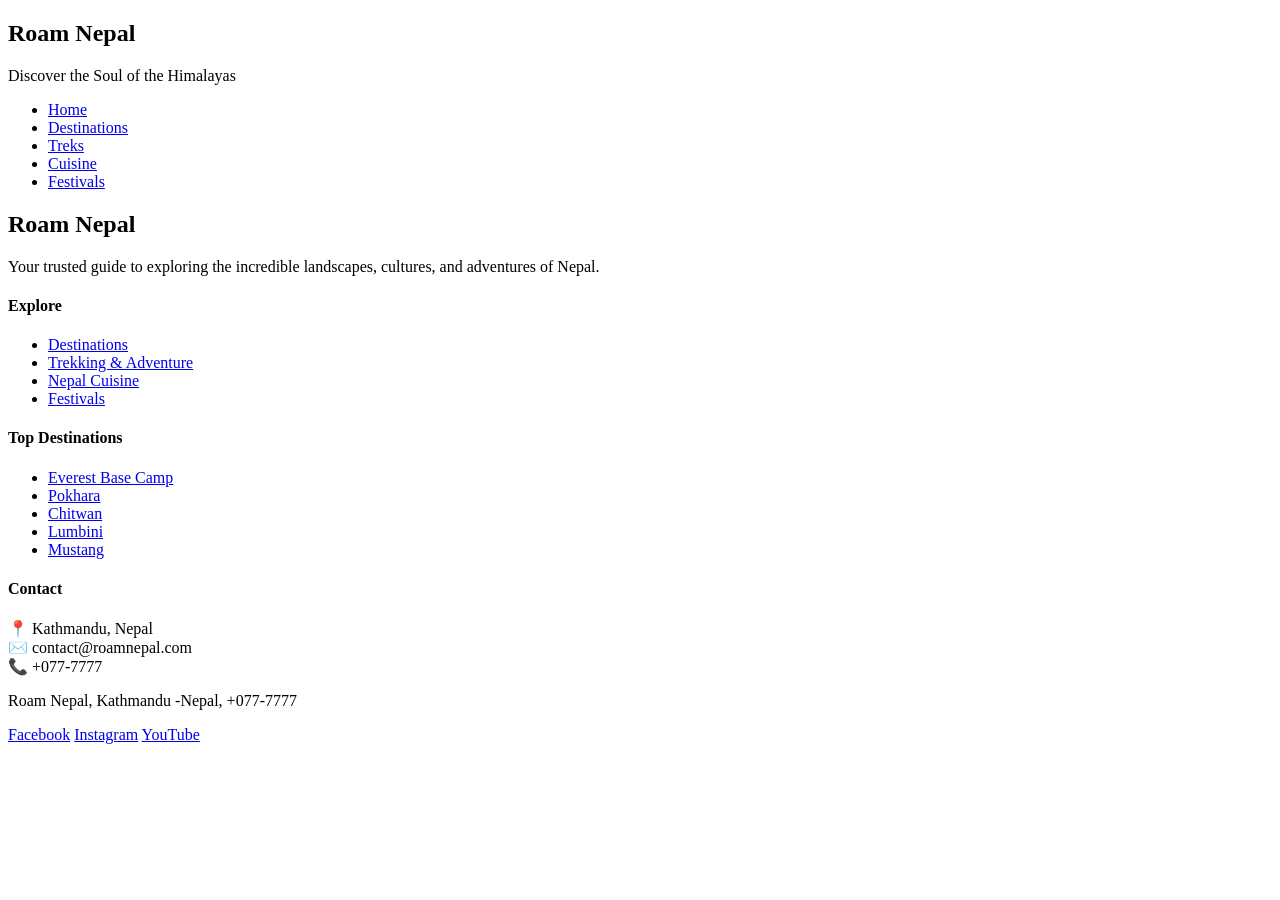
==== cuisine.html @ f57c08b7 "completed main page.. and added different pages .. and completed destination/explore page" ====
<!DOCTYPE html>
<html lang="en">
<head>
    <meta charset="UTF-8">
    <meta name="viewport" content="width=device-width, initial-scale=1.0">
    <title>Document</title>
</head>
<body>
     <nav>
        <div class="nav_title">
            <h1 class="nav_title_name">Roam Nepal</h1>
            <p class="nav_title_description">Discover the Soul of the Himalayas</p>
        </div>
        <ul class="nav_links">
            <li><a href="index.html" class="active">Home</a></li>
            <li><a href="destinations.html">Destinations</a></li>
            <li><a href="treks.html">Treks</a></li>
            <li><a href="cuisine.html">Cuisine</a></li>
            <li><a href="festivals.html">Festivals</a></li>
        </ul>
    </nav>




    
    
      <footer>
        <div class="footer_top">
            <div class="footer_brand">
                <h2>Roam Nepal</h2>
                <p>Your trusted guide to exploring the incredible landscapes, cultures, and adventures of Nepal.</p>
            </div>
            <div class="footer_col">
                <h4>Explore</h4>
                <ul>
                    <li><a href="destinations.html">Destinations</a></li>
                    <li><a href="treks.html">Trekking & Adventure</a></li>
                    <li><a href="cuisine.html">Nepal Cuisine</a></li>
                    <li><a href="festivals.html">Festivals</a></li>
                </ul>
            </div>
            <div class="footer_col">
                <h4>Top Destinations</h4>
                <ul>
                    <li><a href="#">Everest Base Camp</a></li>
                    <li><a href="#">Pokhara</a></li>
                    <li><a href="#">Chitwan</a></li>
                    <li><a href="#">Lumbini</a></li>
                    <li><a href="#">Mustang</a></li>
                </ul>
            </div>
            <div class="footer_col">
                <h4>Contact</h4>
                <p>📍 Kathmandu, Nepal<br>
                   ✉️  contact@roamnepal.com<br>
                   📞 +077-7777
                   </p>
            </div>
        </div>
        <div class="footer_bottom">
            <p>Roam Nepal, Kathmandu -Nepal, +077-7777</p>
            <div class="footer_socials">
                <a href="#" class="social_btn">Facebook</a>
                <a href="#" class="social_btn">Instagram</a>
                <a href="#" class="social_btn">YouTube</a>
            </div>
        </div>
    </footer>
</body>
</html>
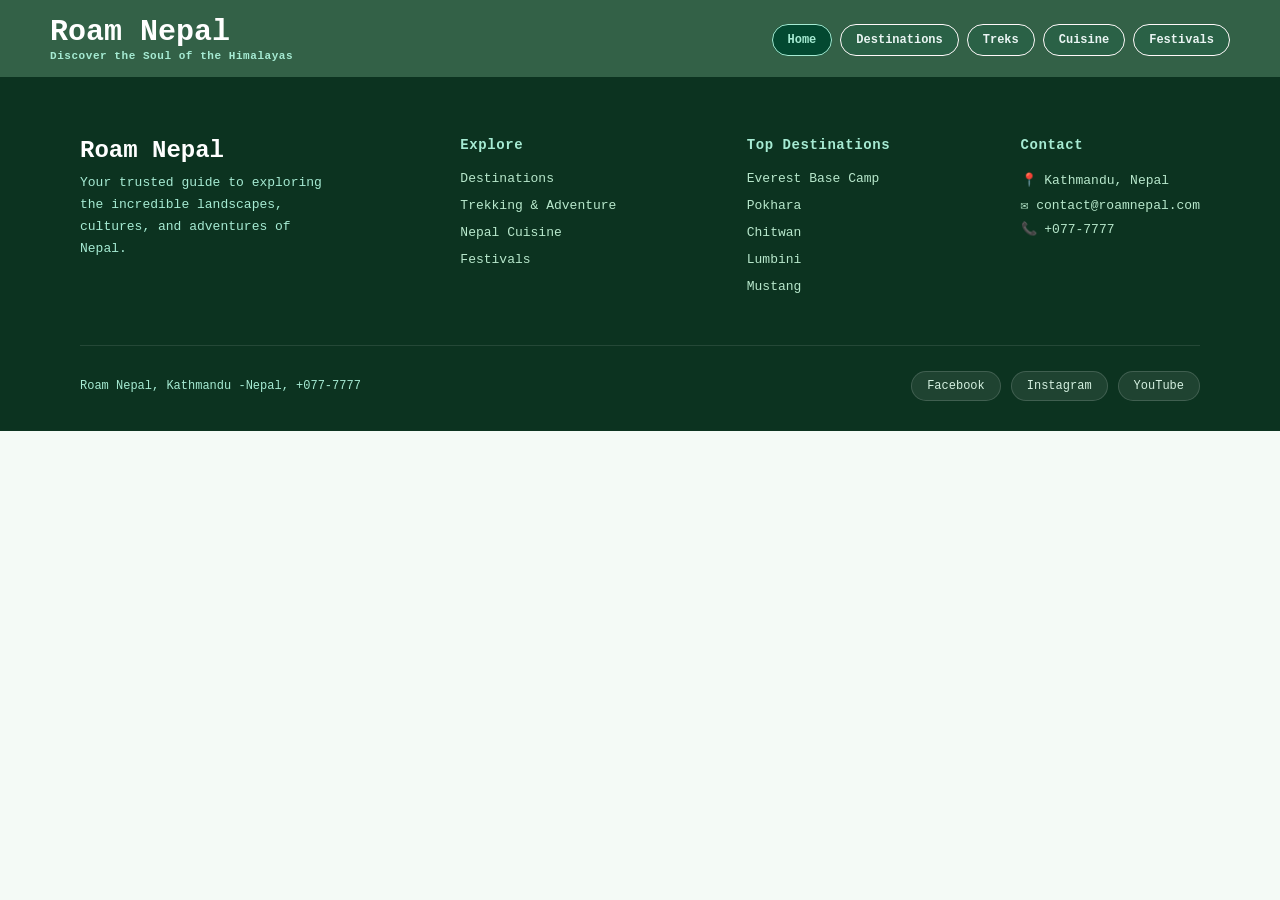
==== commit f57b4034: "festival-html" ====
--- a/cuisine.html
+++ b/cuisine.html
@@ -4,6 +4,7 @@
     <meta charset="UTF-8">
     <meta name="viewport" content="width=device-width, initial-scale=1.0">
     <title>Document</title>
+    <link rel="stylesheet" href="style.css">
 </head>
 <body>
      <nav>
--- a/style.css
+++ b/style.css
@@ -0,0 +1,774 @@
+* {
+    margin: 0;
+    padding: 0;
+    box-sizing: border-box;
+}
+
+body {
+    font-family: 'Courier New', Courier, monospace;
+    background-color: #f4faf6;
+}
+
+
+nav {
+    display: flex;
+    justify-content: space-between;
+    align-items: center;
+    padding: 15px 50px;
+    background-color: rgba(18, 71, 41, 0.85);
+    position: sticky;
+    top: 0;
+    z-index: 100;
+}
+
+.nav_title {
+    display: flex;
+    flex-direction: column;
+    gap: 1px;
+}
+
+.nav_title_name {
+    font-size: 30px;
+    color: #ffffff;
+}
+
+.nav_title_description {
+    font-weight: 700;
+    font-size: 11px;
+    color: #a6ebd3;
+    letter-spacing: 0.05em;
+}
+
+.nav_links {
+    display: flex;
+    gap: 8px;
+    list-style: none;
+}
+
+
+.nav_links a {
+    font-weight: bold;
+    padding: 8px 15px;
+    background-color: #055f4033;
+    color: #eaf5f3;
+    text-decoration: none;
+    border: 0.1px solid rgb(255, 249, 249);
+    border-radius: 20px;
+    transition: 0.5s;
+    font-size: 12px;
+}
+
+.nav_links a:hover {
+    color: #ffffff;
+    background-color: #034931;
+    border-color: #034931;
+}
+
+.nav_links a.active {
+    background-color: #034931;
+    border-color: #a6ebd3;
+    color: #a6ebd3;
+}
+
+
+
+.main_section {
+    background-image: url(images/raimond-klavins-KKm1ua7MSf0-unsplash.jpg);
+    background-size: cover;
+    background-position: center;
+    height: 620px;
+}
+
+.hero_section {
+    display: flex;
+    flex-direction: column;
+    align-items: center;
+    justify-content: center;
+    padding: 160px 60px 40px;
+    max-width: 1200px;
+    margin: auto;
+}
+
+.hero_section_content {
+    display: flex;
+    flex-direction: column;
+    align-items: center;
+    gap: 12px;
+}
+
+.hero_section_title {
+    font-size: 52px;
+    color: #7dc4ab;
+    text-align: center;
+    font-weight: 900;
+    text-shadow: 0 2px 8px rgba(0, 0, 0, 0.4);
+}
+
+.hero_section_description {
+    font-size: 18px;
+    font-weight: bold;
+    color: #ffffff;
+    text-align: center;
+    letter-spacing: 0.05em;
+    text-shadow: 0 1px 4px rgba(0, 0, 0, 0.5);
+}
+
+.explore_button {
+    padding: 12px 30px;
+    background-color: #055f3f;
+    color: #c8ece2;
+    border: none;
+    border-radius: 35px;
+    cursor: pointer;
+    transition: 0.5s;
+    font-size: 15px;
+    font-weight: 700;
+    margin-top: 8px;
+    font-family: 'Courier New', Courier, monospace;
+}
+
+.explore_button:hover {
+    transform: translateY(-3px);
+    color: #ffffff;
+    background-color: #033c28;
+}
+
+
+.featured_destinations_container {
+    padding: 70px 80px;
+    background-color: #f4faf6;
+}
+
+.featured_destination_main_text {
+    margin-bottom: 50px;
+}
+
+.featured_destination_main_text h1 {
+    font-weight: 900;
+    color: #1a4d30;
+    font-size: 40px;
+}
+
+.featured_destination_main_text p {
+    font-size: 17px;
+    color: #3f7554;
+    margin-top: 5px;
+}
+
+.featured_destinations {
+    display: grid;
+    grid-template-rows: repeat(2, 200px);
+    grid-template-columns: repeat(3, 250px);
+    gap: 18px;
+    max-width: 1100px;
+    margin: auto;
+    justify-content: center;
+}
+
+.featured_destinations_1 {
+    grid-row: 1 / 3;
+    grid-column: 1 / 2;
+}
+
+.featured_destinations_2 {
+    grid-row: 1 / 2;
+    grid-column: 2 / 3;
+}
+
+.featured_destinations_3 {
+    grid-row: 1 / 2;
+    grid-column: 3 / 4;
+}
+
+.featured_destinations_4 {
+    grid-row: 2 / 3;
+    grid-column: 2 / 3;
+}
+
+.featured_destinations_5 {
+    grid-row: 2 / 3;
+    grid-column: 3 / 4;
+}
+
+.featured_destinations_1,
+.featured_destinations_2,
+.featured_destinations_3,
+.featured_destinations_4,
+.featured_destinations_5 {
+    position: relative;
+    background-size: cover;
+    background-position: center;
+    background-repeat: no-repeat;
+    border-radius: 8px;
+    cursor: pointer;
+    overflow: hidden;
+}
+
+.featured_destinations_1 {
+    background-image: linear-gradient(to top, rgba(0,0,0,0.55) 0%, transparent 50%),
+        url(images/chitwannationalpark.jpg);
+}
+
+.featured_destinations_2 {
+    background-image: linear-gradient(to top, rgba(0,0,0,0.55) 0%, transparent 60%),
+        url(images/mustang.webp);
+}
+
+.featured_destinations_3 {
+    background-image: linear-gradient(to top, rgba(0,0,0,0.55) 0%, transparent 60%),
+        url(images/pokhara.jpg);
+}
+
+.featured_destinations_4 {
+    background-image: linear-gradient(to top, rgba(0,0,0,0.55) 0%, transparent 60%),
+        url(images/Lumbini.jpg);
+}
+
+.featured_destinations_5 {
+    background-image: linear-gradient(to top, rgba(0,0,0,0.55) 0%, transparent 60%),
+        url(images/everest.jpg);
+}
+
+.featured_destinations_1:hover,
+.featured_destinations_2:hover,
+.featured_destinations_3:hover,
+.featured_destinations_4:hover,
+.featured_destinations_5:hover {
+    transform: translateY(-4px);
+    transition: 0.3s;
+}
+
+.featured_destinations_text {
+    position: absolute;
+    width: 100%;
+    text-align: center;
+    bottom: 15px;
+    color: #ffffff;
+    font-weight: bold;
+    font-size: 13px;
+}
+
+.featured_destinations_text p {
+    color: #c8ece2;
+    font-size: 11px;
+    margin-top: 2px;
+}
+
+
+
+
+.why_nepal_section {
+    background-color: #1a4d30;
+    padding: 70px 80px;
+}
+
+.why_nepal_section h1 {
+    color: #a6ebd3;
+    font-size: 40px;
+    font-weight: 900;
+    margin-bottom: 6px;
+}
+
+.why_nepal_section > p {
+    color: #b8e8cc;
+    font-size: 16px;
+    margin-bottom: 50px;
+}
+
+.why_cards {
+    display: flex;
+    gap: 20px;
+    flex-wrap: wrap;
+    justify-content: center;
+}
+
+.why_card {
+    background-color: rgba(255, 255, 255, 0.07);
+    border: 1px solid rgba(255, 255, 255, 0.15);
+    border-radius: 10px;
+    padding: 35px 30px;
+    width: 220px;
+    text-align: center;
+    transition: 0.3s;
+}
+
+.why_card:hover {
+    background-color: rgba(255, 255, 255, 0.12);
+    transform: translateY(-4px);
+}
+
+.why_card_icon {
+    font-size: 40px;
+    margin-bottom: 14px;
+}
+
+.why_card h3 {
+    color: #a6ebd3;
+    font-size: 15px;
+    font-weight: 700;
+    margin-bottom: 1px;
+}
+
+.why_card p {
+    color: #b8e8cc;
+    font-size: 12px;
+    line-height: 1.5;
+}
+
+
+.nepal_facts_section {
+    background-color: #f4faf6;
+    padding: 70px 80px;
+    text-align: center;
+}
+
+.nepal_facts_section h1 {
+    font-size: 40px;
+    font-weight: 900;
+    color: #1a4d30;
+    margin-bottom: 6px;
+}
+
+.nepal_facts_section > p {
+    color: #3f7554;
+    font-size: 16px;
+    margin-bottom: 50px;
+}
+
+.facts_grid {
+    display: flex;
+    justify-content: center;
+    gap: 30px;
+    flex-wrap: wrap;
+}
+
+.fact_card {
+    background-color: #ffffff;
+    border: 1px solid #c8ece2;
+    border-radius: 10px;
+    padding: 30px 35px;
+    width: 180px;
+    transition: 0.3s;
+}
+
+.fact_card:hover {
+    transform: translateY(-4px);
+    border-color: #0f7b55;
+}
+
+.fact_number {
+    font-size: 36px;
+    font-weight: 900;
+    color: #034931;
+    margin-bottom: 6px;
+}
+
+.fact_label {
+    font-size: 12px;
+    color: #3f7554;
+    line-height: 1.5;
+}
+
+
+
+
+.explore_main_container {
+    background-color: #1a4d30;
+    padding: 70px 80px;
+}
+
+.explore_main_text {
+    margin-bottom: 50px;
+}
+
+.explore_main_text h1 {
+    color: #a6ebd3;
+    font-size: 50px;
+    font-weight: 900;
+}
+
+.explore_main_text p {
+    color: #b8e8cc;
+    font-size: 17px;
+    margin-top: 1px;
+}
+
+.categories {
+    display: grid;
+    grid-template-columns: repeat(4, 250px);
+    grid-template-rows: repeat(1, 320px);
+    gap: 15px;
+    max-width: 1100px;
+    margin: auto;
+    height: 280px;
+    margin-bottom: 50px;
+}
+
+.category_1,
+.category_2,
+.category_3,
+.category_4 {
+    position: relative;
+    background-size: cover;
+    background-position: center;
+    background-repeat: no-repeat;
+    border-radius: 8px;
+    cursor: pointer;
+    transition: 0.3s;
+}
+
+.category_1 {
+    background-image: linear-gradient(to top, rgba(0,0,0,0.6) 0%, transparent 55%),
+        url(images/destination.jpeg);
+}
+
+.category_2 {
+    background-image: linear-gradient(to top, rgba(0,0,0,0.6) 0%, transparent 55%),
+        url(images/download.jpeg);
+}
+
+.category_3 {
+    background-image: linear-gradient(to top, rgba(0,0,0,0.6) 0%, transparent 55%),
+        url(images/Discover\ the\ Enchantment\ of\ Nepal_\ 15\ Must-Visit\ Tourist\ Attractions.jpeg);
+}
+
+.category_4 {
+    background-image: linear-gradient(to top, rgba(0,0,0,0.6) 0%, transparent 55%),
+        url(images/bengal-tiger-1024x683.jpg);
+}
+
+.category_1:hover,
+.category_2:hover,
+.category_3:hover,
+.category_4:hover {
+    transform: translateY(-4px);
+}
+
+.category_text {
+    position: absolute;
+    bottom: 16px;
+    left: 16px;
+    z-index: 1;
+}
+
+.category_text h3 {
+    color: #ffffff;
+    font-size: 15px;
+    font-weight: 700;
+}
+
+.category_text p {
+    color: #b8e8cc;
+    font-size: 11px;
+    margin-top: 3px;
+}
+
+.journey_section {
+    background-color: #1a4d30;
+    padding: 50px 80px 70px;
+    border-top: 1px solid rgba(255,255,255,0.1);
+}
+
+.journey_section h2 {
+    color: #d4f0e0;
+    font-size: 28px;
+    font-weight: 700;
+    margin-bottom: 25px;
+}
+
+.journey_buttons {
+    display: flex;
+    flex-wrap: wrap;
+    gap: 10px;
+    max-width: 750px;
+}
+
+.journey_btn {
+    padding: 9px 20px;
+    background-color: rgba(255, 255, 255, 0.1);
+    color: #d4f0e0;
+    border: 1px solid rgba(255,255,255,0.2);
+    border-radius: 20px;
+    font-size: 13px;
+    cursor: pointer;
+    transition: 0.3s;
+    font-family: 'Courier New', Courier, monospace;
+}
+
+.journey_btn:hover {
+    background-color: #034931;
+    border-color: #034931;
+    color: #ffffff;
+}
+
+
+
+
+
+footer {
+    background-color: #0c3320;
+    padding: 60px 80px 30px;
+    color: #b8e8cc;
+}
+
+.footer_top {
+    display: flex;
+    justify-content: space-between;
+    gap: 40px;
+    margin-bottom: 50px;
+    flex-wrap: wrap;
+}
+
+.footer_brand h2 {
+    color: #ffffff;
+    font-size: 24px;
+    margin-bottom: 8px;
+}
+
+.footer_brand p {
+    font-size: 13px;
+    color: #a6ebd3;
+    line-height: 1.7;
+    max-width: 250px;
+}
+
+.footer_col h4 {
+    color: #a6ebd3;
+    font-size: 14px;
+    font-weight: 700;
+    margin-bottom: 16px;
+    letter-spacing: 0.04em;
+}
+
+.footer_col ul {
+    list-style: none;
+    display: flex;
+    flex-direction: column;
+    gap: 9px;
+}
+
+.footer_col ul li a {
+    color: #b8e8cc;
+    text-decoration: none;
+    font-size: 13px;
+    transition: 0.3s;
+}
+
+.footer_col ul li a:hover {
+    color: #ffffff;
+}
+
+.footer_col p {
+    font-size: 13px;
+    color: #b8e8cc;
+    line-height: 1.9;
+}
+
+.footer_bottom {
+    border-top: 1px solid rgba(255,255,255,0.1);
+    padding-top: 25px;
+    display: flex;
+    justify-content: space-between;
+    align-items: center;
+    flex-wrap: wrap;
+    gap: 12px;
+}
+
+.footer_bottom p {
+    font-size: 12px;
+    color: #a6ebd3;
+}
+
+.footer_socials {
+    display: flex;
+    gap: 10px;
+}
+
+.social_btn {
+    padding: 7px 15px;
+    background-color: rgba(255,255,255,0.08);
+    color: #d4f0e0;
+    border: 1px solid rgba(255,255,255,0.15);
+    border-radius: 20px;
+    font-size: 12px;
+    cursor: pointer;
+    transition: 0.3s;
+    font-family: 'Courier New', Courier, monospace;
+    text-decoration: none;
+}
+
+.social_btn:hover {
+    background-color: #034931;
+    color: #ffffff;
+}
+
+
+.page_hero {
+    height: 300px;
+    background-size: cover;
+    background-position: center;
+    display: flex;
+    align-items: center;
+    justify-content: center;
+    flex-direction: column;
+    gap: 10px;
+}
+.page_hero_destinations {
+    background-image: linear-gradient(rgba(0,0,0,0.45), rgba(0,0,0,0.45)),
+        url(images/destination.jpeg);
+}
+
+.page_hero_treks {
+    background-image: linear-gradient(rgba(0,0,0,0.45), rgba(0,0,0,0.45)),
+        url(images/Trekk.jpeg);
+}
+
+.page_hero_cuisine {
+    background-image: linear-gradient(rgba(26,77,48,0.7), rgba(3,73,49,0.7)),url(images/everest.jpg);
+    background-color: #1a4d30;
+}
+
+.page_hero_festivals {
+    background-image: linear-gradient(rgba(0,0,0,0.5), rgba(0,0,0,0.5)),
+        url(images/chitwannationalpark.jpg);
+}
+
+.page_hero h1 {
+    font-size: 46px;
+    color: #a6ebd3;
+    font-weight: 900;
+    text-shadow: 0 2px 8px rgba(0,0,0,0.4);
+    text-align: center;
+}
+
+.page_hero p {
+    font-size: 16px;
+    color: #d4f0e0;
+    letter-spacing: 0.04em;
+    text-align: center;
+}
+.dest_card {
+    position: relative;
+    height: 230px;
+    border-radius: 8px;
+    overflow: hidden;
+    cursor: pointer;
+    background-size: cover;
+    background-position: center;
+    transition: 0.3s;
+}
+
+.dest_card:hover {
+    transform: translateY(-5px);
+}
+
+.dest_card_bg_1 {
+    background-image: linear-gradient(to top, rgba(0,0,0,0.65) 0%, transparent 55%),
+        url(images/Chitwan.jpg);
+}
+
+.dest_card_bg_2 {
+    background-image: linear-gradient(to top, rgba(0,0,0,0.65) 0%, transparent 55%),
+        url(images/Mustang-2.jpg);
+}
+
+.dest_card_bg_3 {
+    background-image: linear-gradient(to top, rgba(0,0,0,0.65) 0%, transparent 55%),
+        url(images/pokhara.jpg);
+}
+
+.dest_card_bg_4 {
+    background-image: linear-gradient(to top, rgba(0,0,0,0.65) 0%, transparent 55%),
+        url(images/Lumbini.jpg);
+}
+
+.dest_card_bg_5 {
+    background-image: linear-gradient(to top, rgba(0,0,0,0.65) 0%, transparent 55%),
+        url(images/everest.jpg);
+}
+
+.dest_card_bg_6 {
+    background-image: linear-gradient(to top, rgba(0,0,0,0.65) 0%, transparent 55%),
+        url(images/kathmandu.jpg);
+}
+
+.dest_card_bg_7 {
+    background-image: linear-gradient(to top, rgba(0,0,0,0.65) 0%, transparent 55%),
+        url(images/langtang.jpg);
+}
+
+.dest_card_bg_8 {
+    background-image: linear-gradient(to top, rgba(0,0,0,0.65) 0%, transparent 55%),
+        url(images/Bardiya.jpg);
+}
+
+.dest_card_bg_9 {
+     background-image: linear-gradient(to top, rgba(0,0,0,0.65) 0%, transparent 55%),
+        url(images/RARA.jpg);
+}
+
+.dest_card_info {
+    position: absolute;
+    bottom: 15px;
+    left: 15px;
+    color: #fff;
+}
+
+.dest_card_info h3 {
+    font-size: 16px;
+    font-weight: 700;
+}
+
+.dest_card_info p {
+    font-size: 11px;
+    color: #c8ece2;
+    margin-top: 2px;
+}
+
+.dest_tag {
+    display: inline-block;
+    background-color: rgba(166, 235, 211, 0.305);
+    
+    color: #98d0bd;
+    font-size: 10px;
+    padding: 2px 8px;
+    border-radius: 10px;
+    margin-bottom: 5px;
+}
+
+
+
+
+
+
+
+
+
+.destinations_section {
+    padding: 70px 80px;
+    background-color: #f4faf6;
+}
+
+.section_heading {
+    margin-bottom: 40px;
+}
+
+.section_heading h1 {
+    font-size: 38px;
+    font-weight: 900;
+    color: #1a4d30;
+}
+
+.section_heading p {
+    font-size: 16px;
+    color: #3f7554;
+    margin-top: 5px;
+}
+
+.destinations_grid {
+    display: grid;
+    grid-template-columns: repeat(3, 1fr);
+    gap: 20px;
+    max-width: 1100px;
+    margin: auto;
+}
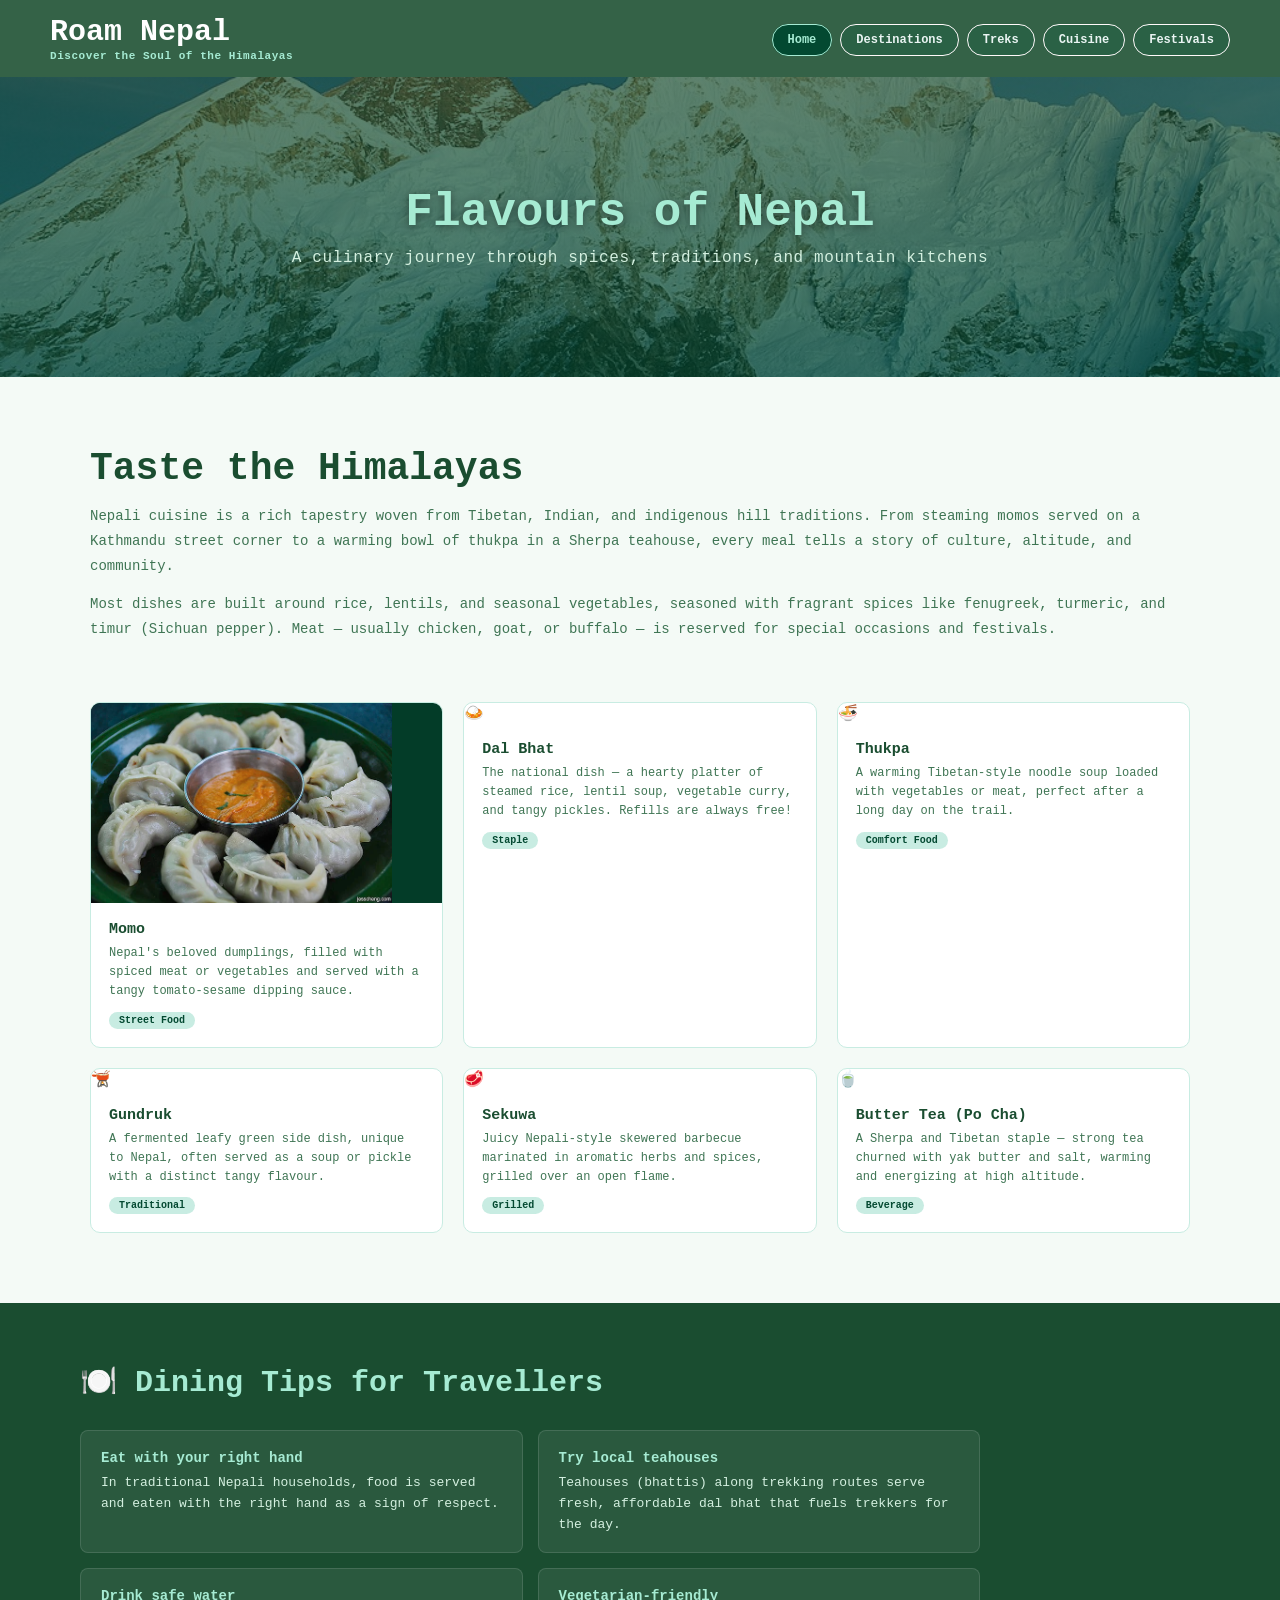
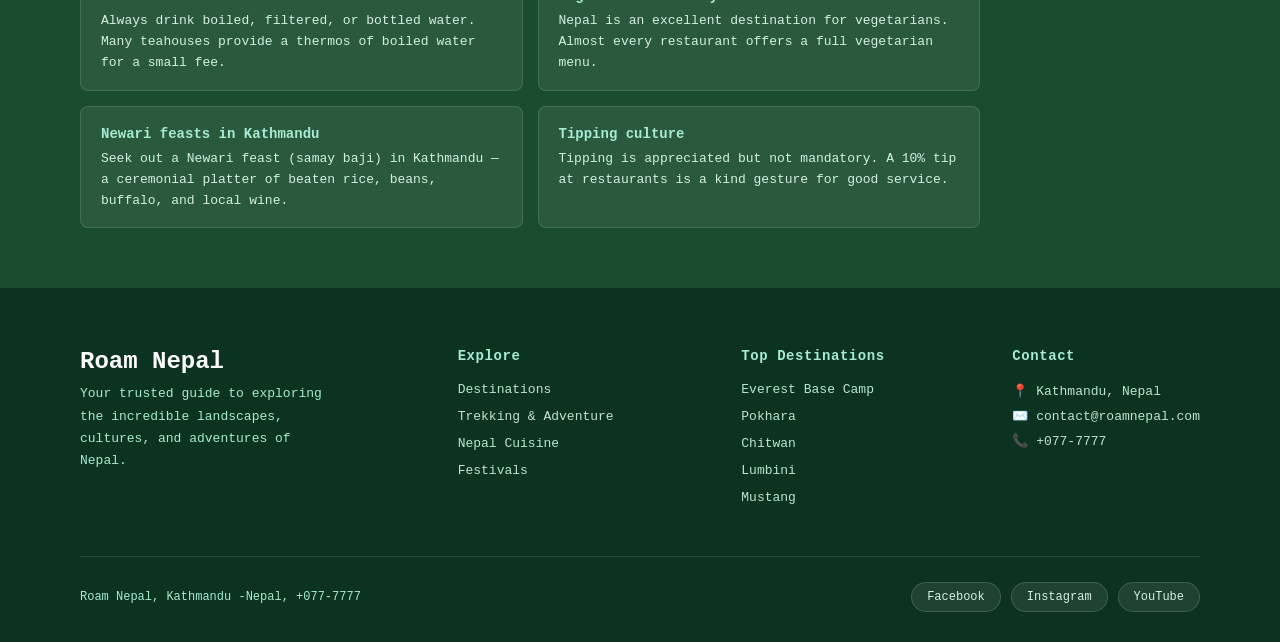
==== commit 5b3950e1: "trekking and cuisine both html and css done...." ====
--- a/cuisine.html
+++ b/cuisine.html
@@ -21,7 +21,121 @@
         </ul>
     </nav>
 
-
+      <section class="page_hero page_hero_cuisine" id="cuisine">
+        <h1>Flavours of Nepal</h1>
+        <p>A culinary journey through spices, traditions, and mountain kitchens</p>
+    </section>
+ 
+    
+    <section class="cuisine_section">
+        <div class="cuisine_intro">
+            <div class="cuisine_intro_text">
+                <h1>Taste the Himalayas</h1>
+                <p>
+                    Nepali cuisine is a rich tapestry woven from Tibetan, Indian, and indigenous hill traditions.
+                    From steaming momos served on a Kathmandu street corner to a warming bowl of thukpa in a
+                    Sherpa teahouse, every meal tells a story of culture, altitude, and community.
+                </p>
+                <p style="margin-top:12px;">
+                    Most dishes are built around rice, lentils, and seasonal vegetables, seasoned with fragrant
+                    spices like fenugreek, turmeric, and timur (Sichuan pepper). Meat — usually chicken, goat,
+                    or buffalo — is reserved for special occasions and festivals.
+                </p>
+            </div>
+        </div>
+ 
+        <div class="cuisine_grid">
+ 
+            <div class="food_card">
+                <div class="food_card_image">
+                    <img src="images/MOMO.webp" class="food_card_image_" alt="momo">
+                </div>
+                <div class="food_card_body">
+                    <h3>Momo</h3>
+                    <p>Nepal's beloved dumplings, filled with spiced meat or vegetables and served with a tangy tomato-sesame dipping sauce.</p>
+                    <span class="food_type">Street Food</span>
+                </div>
+            </div>
+ 
+            <div class="food_card">
+                <div class="food_card_icon">🍛</div>
+                <div class="food_card_body">
+                    <h3>Dal Bhat</h3>
+                    <p>The national dish — a hearty platter of steamed rice, lentil soup, vegetable curry, and tangy pickles. Refills are always free!</p>
+                    <span class="food_type">Staple</span>
+                </div>
+            </div>
+ 
+            <div class="food_card">
+                <div class="food_card_icon">🍜</div>
+                <div class="food_card_body">
+                    <h3>Thukpa</h3>
+                    <p>A warming Tibetan-style noodle soup loaded with vegetables or meat, perfect after a long day on the trail.</p>
+                    <span class="food_type">Comfort Food</span>
+                </div>
+            </div>
+ 
+            <div class="food_card">
+                <div class="food_card_icon">🫕</div>
+                <div class="food_card_body">
+                    <h3>Gundruk</h3>
+                    <p>A fermented leafy green side dish, unique to Nepal, often served as a soup or pickle with a distinct tangy flavour.</p>
+                    <span class="food_type">Traditional</span>
+                </div>
+            </div>
+ 
+            <div class="food_card">
+                <div class="food_card_icon">🥩</div>
+                <div class="food_card_body">
+                    <h3>Sekuwa</h3>
+                    <p>Juicy Nepali-style skewered barbecue marinated in aromatic herbs and spices, grilled over an open flame.</p>
+                    <span class="food_type">Grilled</span>
+                </div>
+            </div>
+ 
+            <div class="food_card">
+                <div class="food_card_icon">🍵</div>
+                <div class="food_card_body">
+                    <h3>Butter Tea (Po Cha)</h3>
+                    <p>A Sherpa and Tibetan staple — strong tea churned with yak butter and salt, warming and energizing at high altitude.</p>
+                    <span class="food_type">Beverage</span>
+                </div>
+            </div>
+ 
+        </div>
+    </section>
+ 
+   
+    <section class="cuisine_tips_section">
+        <h2>🍽️ Dining Tips for Travellers</h2>
+        <ul class="tips_list">
+            <li>
+                <span>Eat with your right hand</span>
+                In traditional Nepali households, food is served and eaten with the right hand as a sign of respect.
+            </li>
+            <li>
+                <span>Try local teahouses</span>
+                Teahouses (bhattis) along trekking routes serve fresh, affordable dal bhat that fuels trekkers for the day.
+            </li>
+            <li>
+                <span>Drink safe water</span>
+                Always drink boiled, filtered, or bottled water. Many teahouses provide a thermos of boiled water for a small fee.
+            </li>
+            <li>
+                <span>Vegetarian-friendly</span>
+                Nepal is an excellent destination for vegetarians. Almost every restaurant offers a full vegetarian menu.
+            </li>
+            <li>
+                <span>Newari feasts in Kathmandu</span>
+                Seek out a Newari feast (samay baji) in Kathmandu — a ceremonial platter of beaten rice, beans, buffalo, and local wine.
+            </li>
+            <li>
+                <span>Tipping culture</span>
+                Tipping is appreciated but not mandatory. A 10% tip at restaurants is a kind gesture for good service.
+            </li>
+        </ul>
+    </section>
+       
 
 
     
--- a/style.css
+++ b/style.css
@@ -771,4 +771,369 @@
     gap: 20px;
     max-width: 1100px;
     margin: auto;
-}+}
+
+.festivals_section {
+    padding: 70px 80px;
+    background-color: #f4faf6;
+}
+
+.festivals_grid {
+    display: grid;
+    grid-template-columns: repeat(3, 1fr);
+    gap: 20px;
+    max-width: 1100px;
+    margin: 40px auto 0;
+}
+
+.festival_card {
+    background-color: #ffffff;
+    border: 1px solid #c8ece2;
+    border-radius: 10px;
+    overflow: hidden;
+    cursor: pointer;
+    transition: 0.3s;
+}
+
+.festival_card:hover {
+    transform: translateY(-4px);
+    border-color: #034931;
+}
+
+.festival_card_banner {
+    height: 120px;
+    display: flex;
+    align-items: center;
+    justify-content: center;
+    font-size: 50px;
+}
+
+.banner_1  { background-color: #1a4d30; }
+.banner_2  { background-color: #034931; }
+.banner_3  { background-color: #055f3f; }
+.banner_4  { background-color: #0c6640; }
+.banner_5  { background-color: #1a4d30; }
+.banner_6  { background-color: #034931; }
+
+.festival_card_body {
+    padding: 18px;
+}
+
+.festival_card_body h3 {
+    font-size: 15px;
+    font-weight: 700;
+    color: #1a4d30;
+    margin-bottom: 5px;
+}
+
+.festival_card_body p {
+    font-size: 12px;
+    color: #3f7554;
+    line-height: 1.6;
+    margin-bottom: 10px;
+}
+
+.festival_meta {
+    display: flex;
+    gap: 8px;
+    flex-wrap: wrap;
+}
+
+.festival_month {
+    background-color: #c8ece2;
+    color: #034931;
+    font-size: 10px;
+    font-weight: 700;
+    padding: 3px 10px;
+    border-radius: 10px;
+}
+
+.festival_type {
+    background-color: #f0f0f0;
+    color: #555;
+    font-size: 10px;
+    font-weight: 600;
+    padding: 3px 10px;
+    border-radius: 10px;
+}
+
+.festival_calendar_section {
+    background-color: #1a4d30;
+    padding: 60px 80px;
+}
+
+.festival_calendar_section h2 {
+    color: #a6ebd3;
+    font-size: 30px;
+    font-weight: 900;
+    margin-bottom: 30px;
+}
+
+.calendar_grid {
+    display: grid;
+    grid-template-columns: repeat(4, 1fr);
+    gap: 12px;
+    max-width: 1100px;
+}
+
+.calendar_month {
+    background-color: rgba(255,255,255,0.07);
+    border: 1px solid rgba(255,255,255,0.12);
+    border-radius: 8px;
+    padding: 16px;
+}
+
+.calendar_month h4 {
+    color: #a6ebd3;
+    font-size: 13px;
+    margin-bottom: 8px;
+    font-weight: 700;
+}
+
+.calendar_month p {
+    color: #d4f0e0;
+    font-size: 11px;
+    line-height: 1.6;
+}
+
+
+
+.cuisine_section {
+    padding: 70px 80px;
+    background-color: #f4faf6;
+}
+
+.cuisine_intro {
+    display: flex;
+    gap: 40px;
+    align-items: flex-start;
+    margin-bottom: 60px;
+    max-width: 1100px;
+    margin-left: auto;
+    margin-right: auto;
+}
+
+.cuisine_intro_text h1 {
+    font-size: 38px;
+    color: #1a4d30;
+    font-weight: 900;
+    margin-bottom: 14px;
+}
+
+.cuisine_intro_text p {
+    font-size: 14px;
+    color: #3f7554;
+    line-height: 1.8;
+}
+
+.cuisine_grid {
+    display: grid;
+    grid-template-columns: repeat(3, 1fr);
+    gap: 20px;
+    max-width: 1100px;
+    margin: auto;
+}
+
+.food_card {
+    background-color: #ffffff;
+    border: 1px solid #c8ece2;
+    border-radius: 10px;
+    overflow: hidden;
+    cursor: pointer;
+    transition: 0.3s;
+}
+
+.food_card:hover {
+    transform: translateY(-4px);
+    border-color: #034931;
+}
+
+
+.food_card_image {
+    height: 200px;
+    background-color: #033c28;
+}
+.food_card_image_ {
+    width: ;
+    height: 200px;
+}
+.food_card_body {
+    padding: 18px;
+}
+
+.food_card_body h3 {
+    font-size: 15px;
+    font-weight: 700;
+    color: #1a4d30;
+    margin-bottom: 6px;
+}
+
+.food_card_body p {
+    font-size: 12px;
+    color: #3f7554;
+    line-height: 1.6;
+}
+
+.food_type {
+    display: inline-block;
+    margin-top: 10px;
+    background-color: #c8ece2;
+    color: #034931;
+    font-size: 10px;
+    font-weight: 700;
+    padding: 3px 10px;
+    border-radius: 10px;
+}
+
+.cuisine_tips_section {
+    background-color: #1a4d30;
+    padding: 60px 80px;
+}
+
+.cuisine_tips_section h2 {
+    color: #a6ebd3;
+    font-size: 30px;
+    font-weight: 900;
+    margin-bottom: 30px;
+}
+
+.tips_list {
+    list-style: none;
+    display: grid;
+    grid-template-columns: repeat(2, 1fr);
+    gap: 15px;
+    max-width: 900px;
+}
+
+.tips_list li {
+    background-color: rgba(255,255,255,0.07);
+    border: 1px solid rgba(255,255,255,0.12);
+    border-radius: 8px;
+    padding: 16px 20px;
+    color: #d4f0e0;
+    font-size: 13px;
+    line-height: 1.6;
+}
+
+.tips_list li span {
+    color: #a6ebd3;
+    font-weight: 700;
+    font-size: 14px;
+    display: block;
+    margin-bottom: 4px;
+}
+
+.treks_section {
+    padding: 70px 80px;
+    background-color: #f4faf6;
+}
+
+.treks_grid {
+    display: grid;
+    grid-template-columns: repeat(2, 1fr);
+    gap: 22px;
+    max-width: 1100px;
+    margin: auto;
+}
+
+.trek_card {
+    background-color: #ffffff;
+    border: 1px solid #c8ece2;
+    border-radius: 10px;
+    overflow: hidden;
+    transition: 0.3s;
+    cursor: pointer;
+}
+
+.trek_card:hover {
+    transform: translateY(-5px);
+    border-color: #034931;
+}
+
+.trek_card_image {
+    height: 180px;
+    background-size: cover;
+    background-position: center;
+}
+
+.trek_img_1 {
+    background-image: url(images/everest.jpg);
+}
+
+.trek_img_2 {
+    background-image: url(images/Annapurna.jpg);
+}
+
+.trek_img_3 {
+    background-image: url(images/ghorepani-poonhill-2days-b.webp);
+}
+
+.trek_img_4 {
+    background-image: url(images/langtang.jpg);
+}
+
+.trek_img_5 {
+    background-image: url(images/Uppermustang.jpg);
+}
+
+.trek_img_6 {
+    background-image: url(images/Manaslu.webp);
+}
+
+.trek_card_body {
+    padding: 15px;
+}
+
+.trek_card_body h3 {
+    font-size: 17px;
+    font-weight: 700;
+    color: #1a4d30;
+    margin-bottom: 6px;
+}
+
+.trek_card_body p {
+    font-size: 12px;
+    color: #3f7554;
+    line-height: 1.6;
+    margin-bottom: 14px;
+}
+
+.trek_info {
+    display: flex;
+    gap: 10px;
+    flex-wrap: wrap;
+}
+
+.trek_badge {
+    font-size: 11px;
+    padding: 3px 12px;
+    border-radius: 12px;
+    font-weight: 700;
+}
+
+.badge_easy {
+    background-color: #c8ece2;
+    color: #034931;
+}
+
+.badge_moderate {
+    background-color: #fff3c4;
+    color: #7a5c00;
+}
+
+.badge_hard {
+    background-color: #ffd4d4;
+    color: #8b0000;
+}
+
+.badge_days {
+    background-color: #f0f0f0;
+    color: #555555;
+}
+
+.badge_altitude {
+    background-color: #e8f4fd;
+    color: #1a5276;
+}
+
+
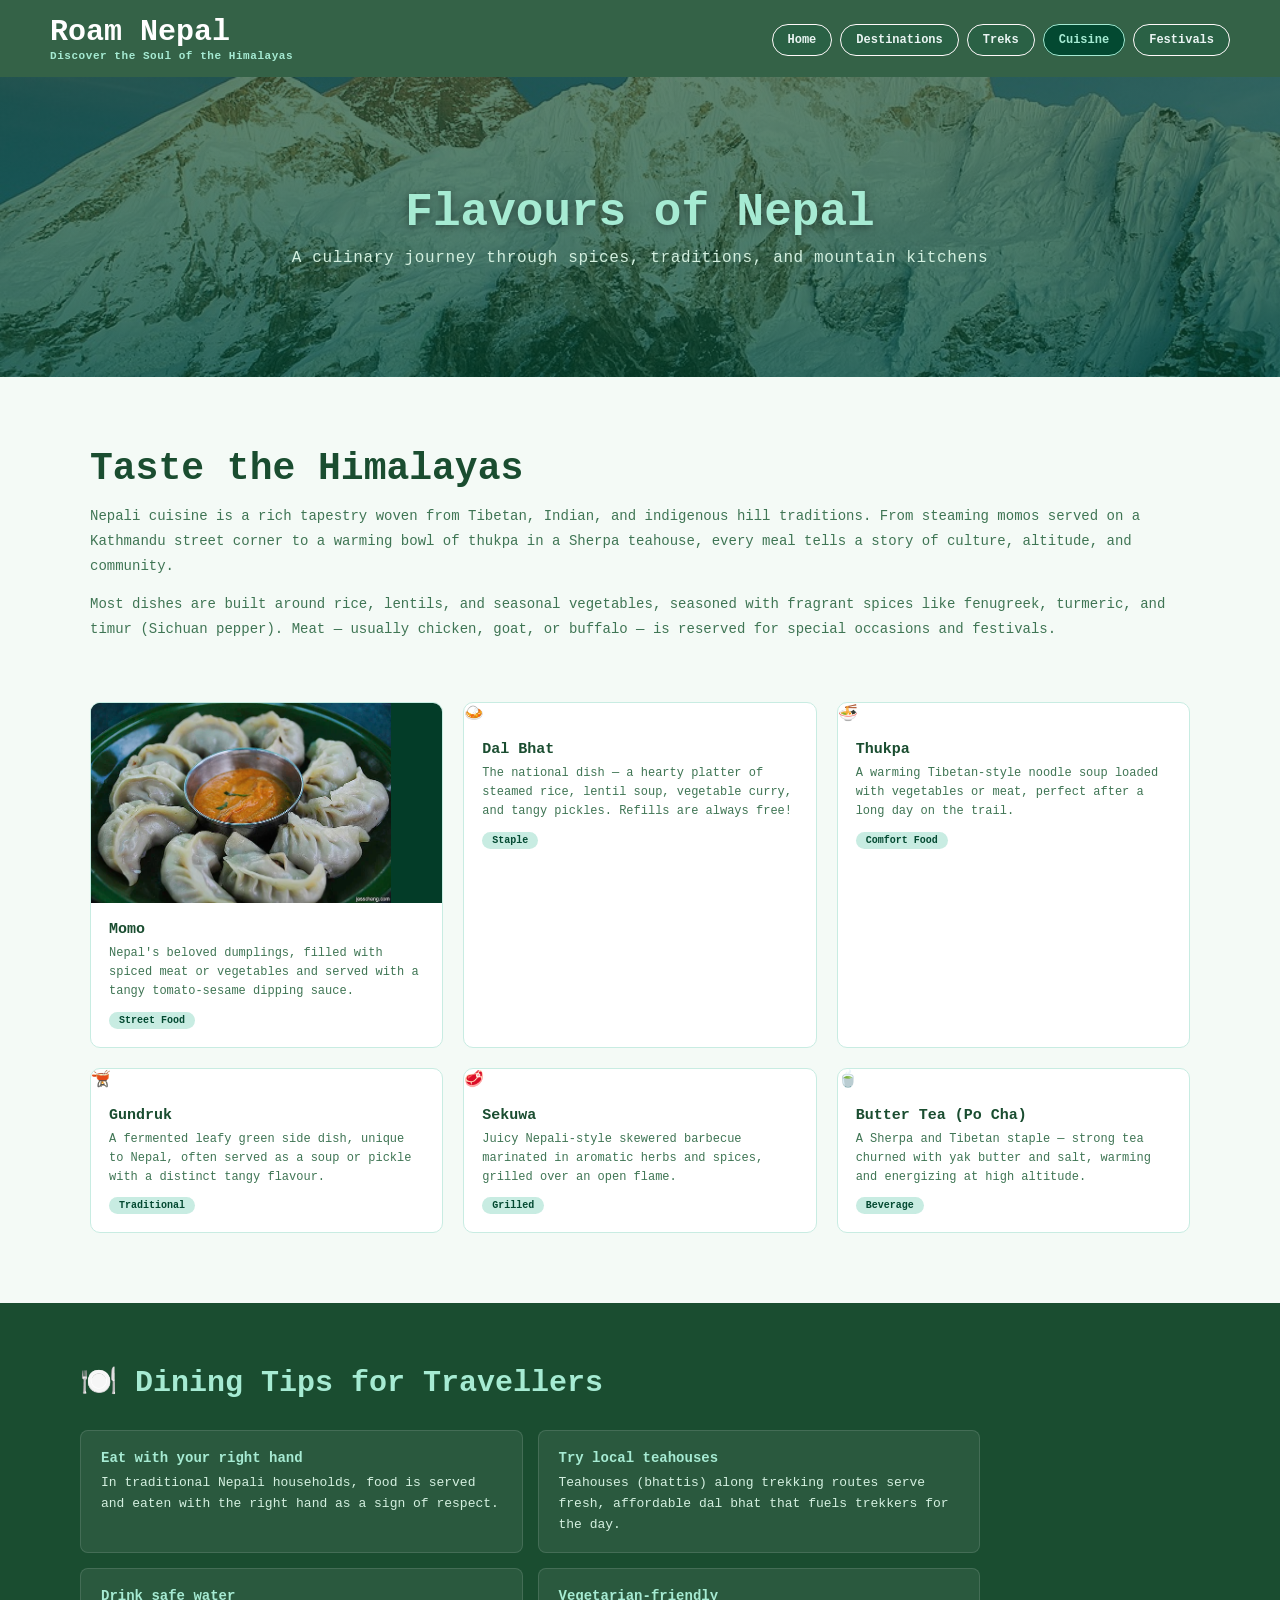
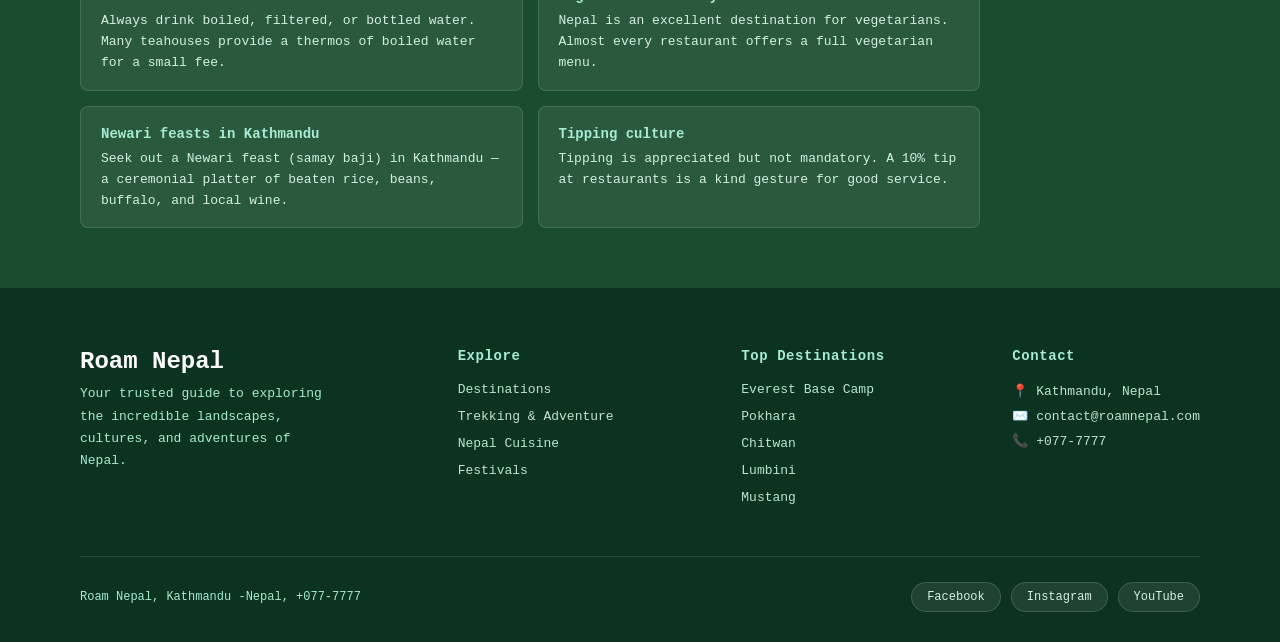
==== commit 767fa501: "active page indicator added for all the pages" ====
--- a/cuisine.html
+++ b/cuisine.html
@@ -13,10 +13,10 @@
             <p class="nav_title_description">Discover the Soul of the Himalayas</p>
         </div>
         <ul class="nav_links">
-            <li><a href="index.html" class="active">Home</a></li>
+            <li><a href="index.html" >Home</a></li>
             <li><a href="destinations.html">Destinations</a></li>
             <li><a href="treks.html">Treks</a></li>
-            <li><a href="cuisine.html">Cuisine</a></li>
+            <li><a href="cuisine.html" class="active"  >Cuisine</a></li>
             <li><a href="festivals.html">Festivals</a></li>
         </ul>
     </nav>
--- a/style.css
+++ b/style.css
@@ -954,7 +954,7 @@
     background-color: #033c28;
 }
 .food_card_image_ {
-    width: ;
+    width: 300px;
     height: 200px;
 }
 .food_card_body {
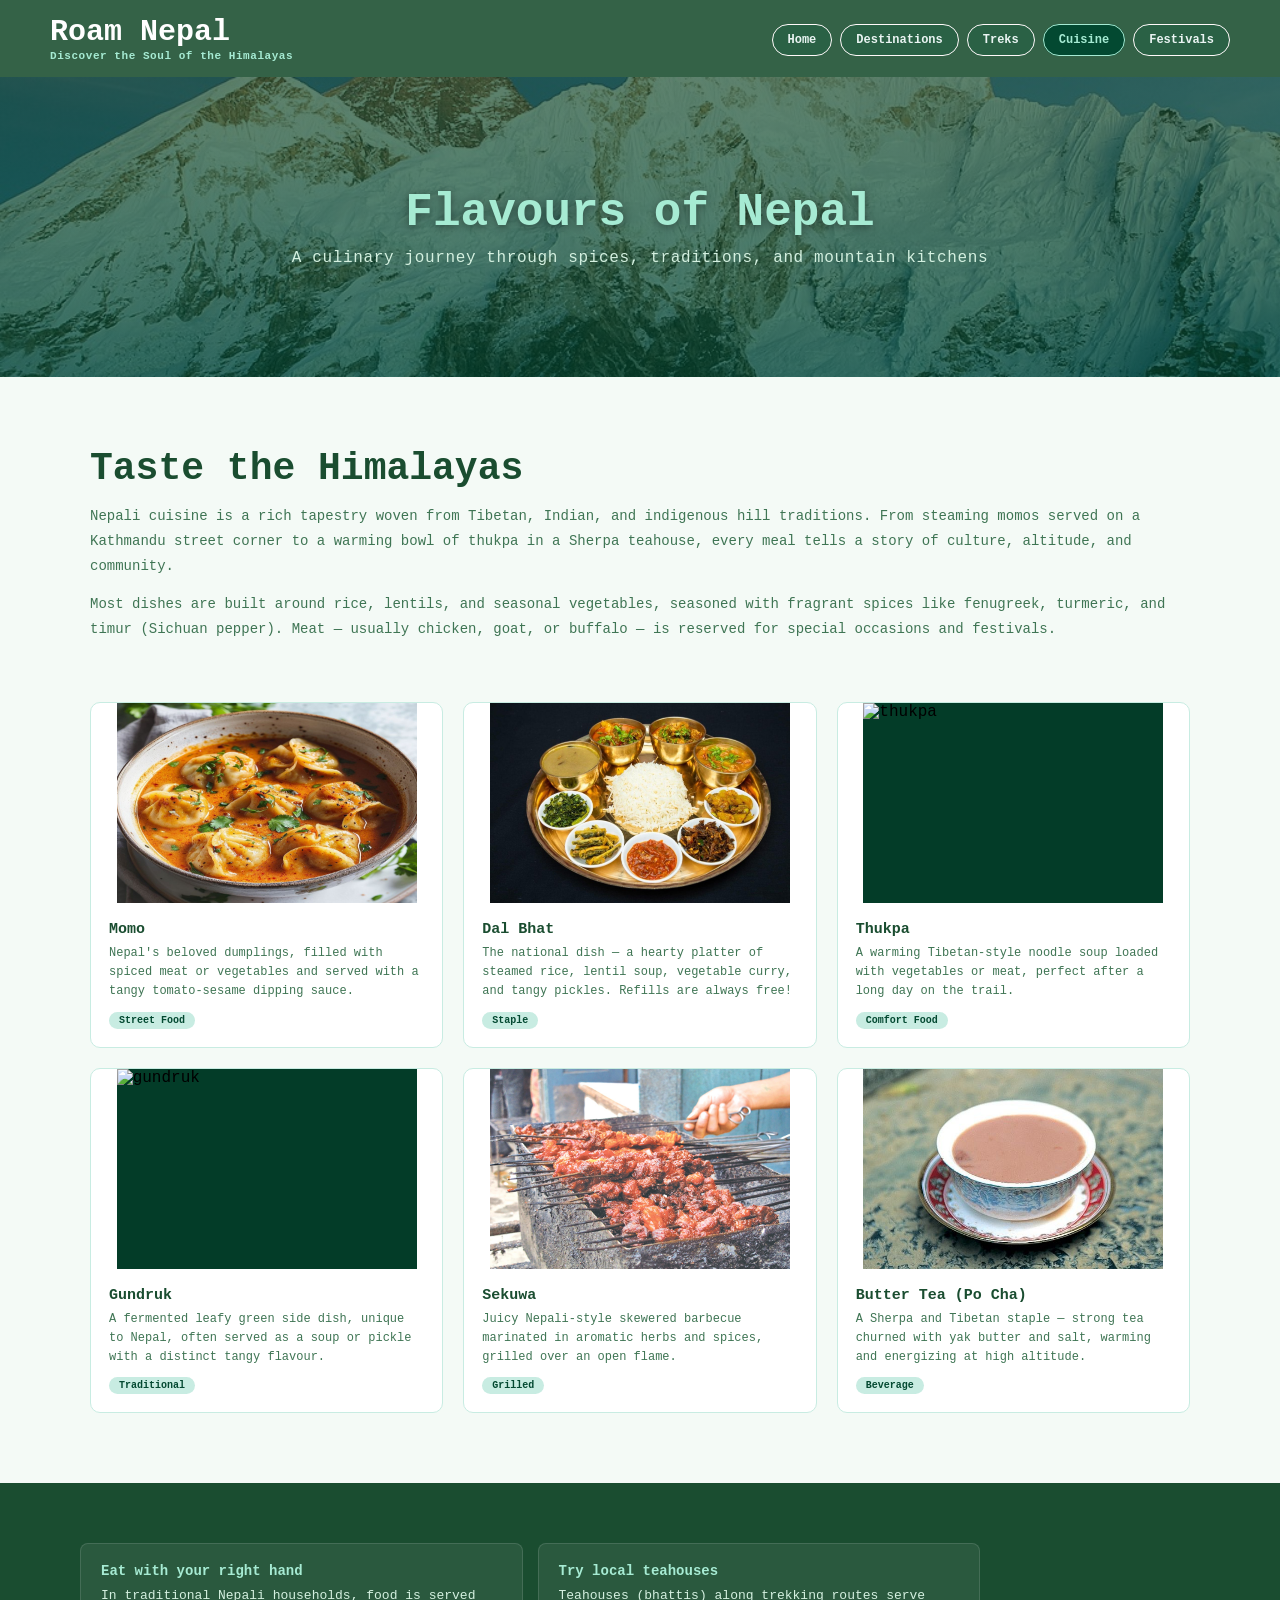
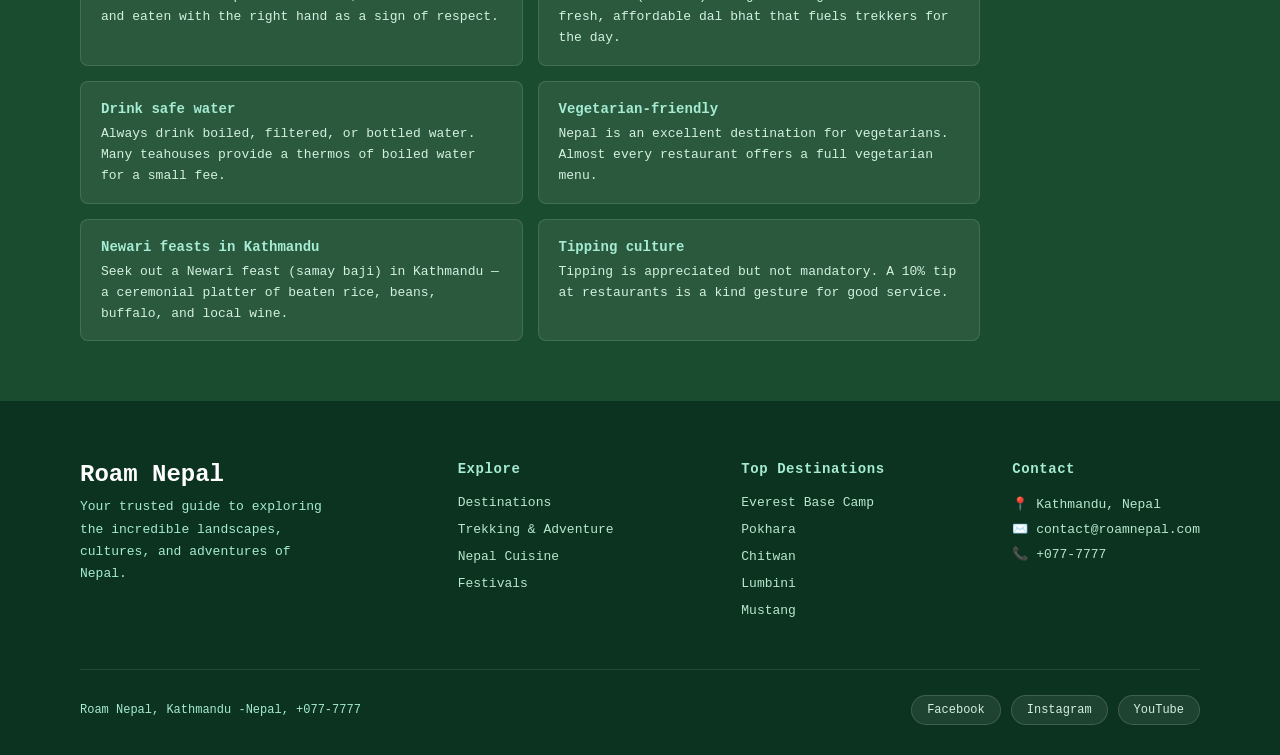
==== commit ea832204: "images added to festivals and cuisine page" ====
--- a/cuisine.html
+++ b/cuisine.html
@@ -48,7 +48,7 @@
  
             <div class="food_card">
                 <div class="food_card_image">
-                    <img src="images/MOMO.webp" class="food_card_image_" alt="momo">
+                    <img src="images/Momo.jpg" class="food_card_image_" alt="momo">
                 </div>
                 <div class="food_card_body">
                     <h3>Momo</h3>
@@ -58,7 +58,9 @@
             </div>
  
             <div class="food_card">
-                <div class="food_card_icon">🍛</div>
+                <div class="food_card_image">
+                    <img src="images/dalbhat.jpg" class="food_card_image_" alt="dal bhat">
+                </div>
                 <div class="food_card_body">
                     <h3>Dal Bhat</h3>
                     <p>The national dish — a hearty platter of steamed rice, lentil soup, vegetable curry, and tangy pickles. Refills are always free!</p>
@@ -67,7 +69,9 @@
             </div>
  
             <div class="food_card">
-                <div class="food_card_icon">🍜</div>
+                <div class="food_card_image">
+                    <img src="images/Thukpa.jpg" class="food_card_image_" alt="thukpa">
+                </div>
                 <div class="food_card_body">
                     <h3>Thukpa</h3>
                     <p>A warming Tibetan-style noodle soup loaded with vegetables or meat, perfect after a long day on the trail.</p>
@@ -76,7 +80,9 @@
             </div>
  
             <div class="food_card">
-                <div class="food_card_icon">🫕</div>
+                <div class="food_card_image">
+                    <img src="images/gundruk.jpg" class="food_card_image_" alt="gundruk">
+                </div>
                 <div class="food_card_body">
                     <h3>Gundruk</h3>
                     <p>A fermented leafy green side dish, unique to Nepal, often served as a soup or pickle with a distinct tangy flavour.</p>
@@ -85,7 +91,9 @@
             </div>
  
             <div class="food_card">
-                <div class="food_card_icon">🥩</div>
+                <div class="food_card_image">
+                    <img src="images/sekuwa.jpg" class="food_card_image_" alt="sekuwa">
+                </div>
                 <div class="food_card_body">
                     <h3>Sekuwa</h3>
                     <p>Juicy Nepali-style skewered barbecue marinated in aromatic herbs and spices, grilled over an open flame.</p>
@@ -94,7 +102,9 @@
             </div>
  
             <div class="food_card">
-                <div class="food_card_icon">🍵</div>
+                <div class="food_card_image">
+                    <img src="images/po cha.jpg" class="food_card_image_" alt="po cha  , butter tea">
+                </div>
                 <div class="food_card_body">
                     <h3>Butter Tea (Po Cha)</h3>
                     <p>A Sherpa and Tibetan staple — strong tea churned with yak butter and salt, warming and energizing at high altitude.</p>
@@ -107,7 +117,7 @@
  
    
     <section class="cuisine_tips_section">
-        <h2>🍽️ Dining Tips for Travellers</h2>
+        
         <ul class="tips_list">
             <li>
                 <span>Eat with your right hand</span>
--- a/style.css
+++ b/style.css
@@ -802,18 +802,46 @@
 
 .festival_card_banner {
     height: 120px;
+    max-width: 400px;
+    margin: ;
     display: flex;
     align-items: center;
     justify-content: center;
     font-size: 50px;
 }
 
-.banner_1  { background-color: #1a4d30; }
-.banner_2  { background-color: #034931; }
-.banner_3  { background-color: #055f3f; }
-.banner_4  { background-color: #0c6640; }
-.banner_5  { background-color: #1a4d30; }
-.banner_6  { background-color: #034931; }
+
+.banner_1 {
+    background-image: url(images/festivals/Tihar.jpg);
+    background-size: cover;
+    background-position: center;
+}
+.banner_2 {
+    background-image: url(images/festivals/dashine.jpg);
+    background-size: cover;
+    background-position: center;
+}
+.banner_3 {
+    background-image: url(images/festivals/Indra\ jatra.jpg);
+    background-size: cover;
+    background-position: center;
+}
+.banner_4 {
+    background-image: url(images/festivals/buddha\ jyanti.jpg);
+    background-size: cover;
+    background-position: center;
+}
+.banner_5 {
+    background-image: url(images/festivals/Holi.jpg);
+    background-size: cover;
+    background-position: center;
+}
+.banner_6 {
+    background-image: url(images/festivals/Losar.jpg);
+    background-size: cover;
+    background-position: center;
+}
+
 
 .festival_card_body {
     padding: 18px;
@@ -833,7 +861,7 @@
     margin-bottom: 10px;
 }
 
-.festival_meta {
+.festival_info{
     display: flex;
     gap: 8px;
     flex-wrap: wrap;
@@ -950,12 +978,16 @@
 
 
 .food_card_image {
+    
+    max-width: 300px;
     height: 200px;
+    margin: auto;
     background-color: #033c28;
 }
 .food_card_image_ {
     width: 300px;
     height: 200px;
+   
 }
 .food_card_body {
     padding: 18px;
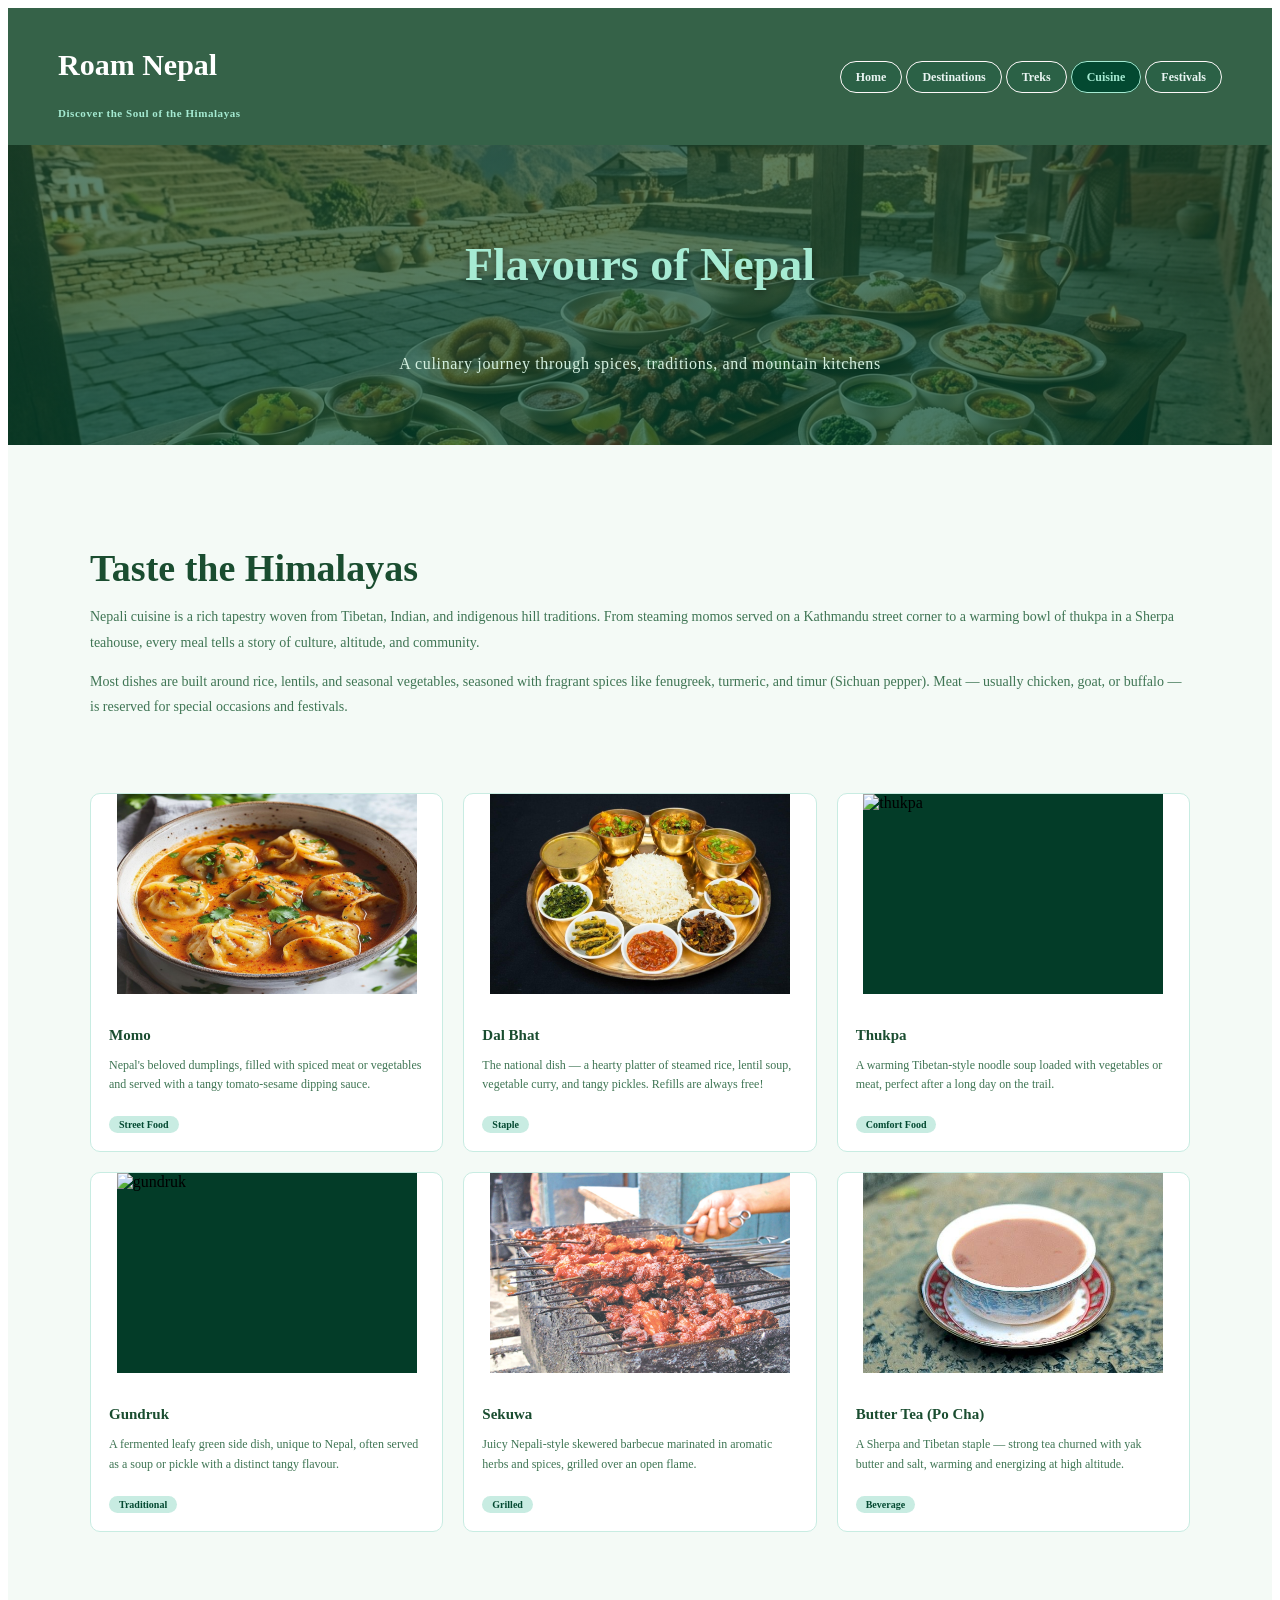
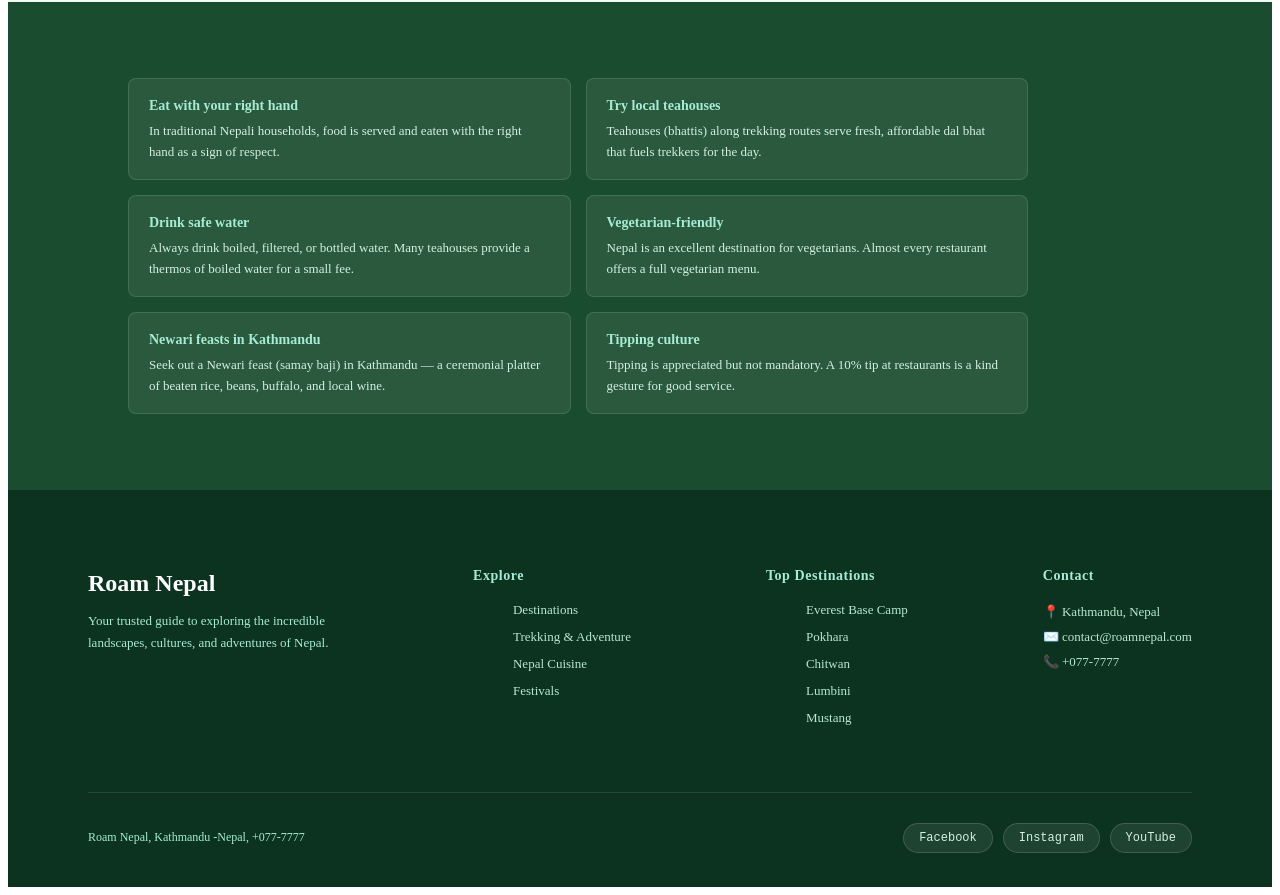
==== commit 07965610: "created seperated folder for css of all different pages" ====
--- a/cuisine.html
+++ b/cuisine.html
@@ -4,7 +4,7 @@
     <meta charset="UTF-8">
     <meta name="viewport" content="width=device-width, initial-scale=1.0">
     <title>Document</title>
-    <link rel="stylesheet" href="style.css">
+    <link rel="stylesheet" href="css/cuisine.css">
 </head>
 <body>
      <nav>
--- a/css/cuisine.css
+++ b/css/cuisine.css
@@ -0,0 +1,346 @@
+
+nav {
+    display: flex;
+    justify-content: space-between;
+    align-items: center;
+    padding: 15px 50px;
+    background-color: rgba(18, 71, 41, 0.85);
+    position: sticky;
+    top: 0;
+    z-index: 100;
+}
+
+.nav_title_name {
+    display: flex;
+    flex-direction: column;
+    gap: 1px;
+}
+
+
+.nav_title_name {
+    font-size: 30px;
+    color: #ffffff;
+}
+@media (max-width: 1020px) {
+    .nav_title {
+        display: flex;
+        flex-direction: column;
+        font-size: 22px;
+        
+    }
+}
+@media (max-width: 724px) {
+    .nav_title_name {
+        display: flex;
+        flex-direction: column;
+        font-size: 18px;
+        
+    }
+}
+
+.nav_title_description {
+    font-weight: 700;
+    font-size: 11px;
+    color: #a6ebd3;
+    letter-spacing: 0.05em;
+}
+
+.nav_links {
+    display: flex;
+    gap: 4px;
+    list-style: none;
+}
+
+.nav_links a {
+    font-weight: bold;
+    padding: 8px 15px;
+    background-color: #055f4033;
+    color: #eaf5f3;
+    text-decoration: none;
+    border: 0.1px solid rgb(255, 249, 249);
+    border-radius: 20px;
+    transition: 0.5s;
+    font-size: 12px;
+}
+@media (max-width: 1020px) {
+    .nav_links a {
+        display: flex;
+        font-size: 10px;
+        padding: 7px 12px;
+        
+        
+    }
+}
+@media (max-width: 724px) {
+    .nav_links a {
+        display: flex;
+        font-size: 8px;
+        padding: 6px 10px;
+        
+        
+    }
+}
+.nav_links a:hover {
+    color: #ffffff;
+    background-color: #034931;
+    border-color: #034931;
+}
+
+.nav_links a.active {
+    background-color: #034931;
+    border-color: #a6ebd3;
+    color: #a6ebd3;
+}
+
+.page_hero {
+    height: 300px;
+    background-size: cover;
+    background-position: center;
+    display: flex;
+    align-items: center;
+    justify-content: center;
+    flex-direction: column;
+    gap: 10px;
+}
+.page_hero_cuisine {
+    background-image: linear-gradient(rgba(26,77,48,0.7), rgba(3,73,49,0.7)),url(../images/Gemini_Generated_Image_biyro3biyro3biyr.png);
+    background-color: #1a4d30;
+}
+.page_hero h1 {
+    font-size: 46px;
+    color: #a6ebd3;
+    font-weight: 900;
+    text-shadow: 0 2px 8px rgba(0,0,0,0.4);
+    text-align: center;
+}
+
+.page_hero p {
+    font-size: 16px;
+    color: #d4f0e0;
+    letter-spacing: 0.04em;
+    text-align: center;
+}
+.cuisine_section {
+    padding: 70px 80px;
+    background-color: #f4faf6;
+}
+
+.cuisine_intro {
+    display: flex;
+    gap: 40px;
+    align-items: flex-start;
+    margin-bottom: 60px;
+    max-width: 1100px;
+    margin-left: auto;
+    margin-right: auto;
+}
+
+.cuisine_intro_text h1 {
+    font-size: 38px;
+    color: #1a4d30;
+    font-weight: 900;
+    margin-bottom: 14px;
+}
+
+.cuisine_intro_text p {
+    font-size: 14px;
+    color: #3f7554;
+    line-height: 1.8;
+}
+
+.cuisine_grid {
+    display: grid;
+    grid-template-columns: repeat(3, 1fr);
+    gap: 20px;
+    max-width: 1100px;
+    margin: auto;
+}
+
+.food_card {
+    background-color: #ffffff;
+    border: 1px solid #c8ece2;
+    border-radius: 10px;
+    overflow: hidden;
+    cursor: pointer;
+    transition: 0.3s;
+}
+
+.food_card:hover {
+    transform: translateY(-4px);
+    border-color: #034931;
+}
+
+
+.food_card_image {
+    
+    max-width: 300px;
+    height: 200px;
+    margin: auto;
+    background-color: #033c28;
+}
+.food_card_image_ {
+    width: 300px;
+    height: 200px;
+   
+}
+.food_card_body {
+    padding: 18px;
+}
+
+.food_card_body h3 {
+    font-size: 15px;
+    font-weight: 700;
+    color: #1a4d30;
+    margin-bottom: 6px;
+}
+
+.food_card_body p {
+    font-size: 12px;
+    color: #3f7554;
+    line-height: 1.6;
+}
+
+.food_type {
+    display: inline-block;
+    margin-top: 10px;
+    background-color: #c8ece2;
+    color: #034931;
+    font-size: 10px;
+    font-weight: 700;
+    padding: 3px 10px;
+    border-radius: 10px;
+}
+
+.cuisine_tips_section {
+    background-color: #1a4d30;
+    padding: 60px 80px;
+}
+
+.cuisine_tips_section h2 {
+    color: #a6ebd3;
+    font-size: 30px;
+    font-weight: 900;
+    margin-bottom: 30px;
+}
+
+.tips_list {
+    list-style: none;
+    display: grid;
+    grid-template-columns: repeat(2, 1fr);
+    gap: 15px;
+    max-width: 900px;
+}
+
+.tips_list li {
+    background-color: rgba(255,255,255,0.07);
+    border: 1px solid rgba(255,255,255,0.12);
+    border-radius: 8px;
+    padding: 16px 20px;
+    color: #d4f0e0;
+    font-size: 13px;
+    line-height: 1.6;
+}
+
+.tips_list li span {
+    color: #a6ebd3;
+    font-weight: 700;
+    font-size: 14px;
+    display: block;
+    margin-bottom: 4px;
+}
+footer {
+    background-color: #0c3320;
+    padding: 60px 80px 30px;
+    color: #b8e8cc;
+}
+
+.footer_top {
+    display: flex;
+    justify-content: space-between;
+    gap: 40px;
+    margin-bottom: 50px;
+    flex-wrap: wrap;
+}
+
+.footer_brand h2 {
+    color: #ffffff;
+    font-size: 24px;
+    margin-bottom: 8px;
+}
+
+.footer_brand p {
+    font-size: 13px;
+    color: #a6ebd3;
+    line-height: 1.7;
+    max-width: 250px;
+}
+
+.footer_col h4 {
+    color: #a6ebd3;
+    font-size: 14px;
+    font-weight: 700;
+    margin-bottom: 16px;
+    letter-spacing: 0.04em;
+}
+
+.footer_col ul {
+    list-style: none;
+    display: flex;
+    flex-direction: column;
+    gap: 9px;
+}
+
+.footer_col ul li a {
+    color: #b8e8cc;
+    text-decoration: none;
+    font-size: 13px;
+    transition: 0.3s;
+}
+
+.footer_col ul li a:hover {
+    color: #ffffff;
+}
+
+.footer_col p {
+    font-size: 13px;
+    color: #b8e8cc;
+    line-height: 1.9;
+}
+
+.footer_bottom {
+    border-top: 1px solid rgba(255,255,255,0.1);
+    padding-top: 25px;
+    display: flex;
+    justify-content: space-between;
+    align-items: center;
+    flex-wrap: wrap;
+    gap: 12px;
+}
+
+.footer_bottom p {
+    font-size: 12px;
+    color: #a6ebd3;
+}
+
+.footer_socials {
+    display: flex;
+    gap: 10px;
+}
+
+.social_btn {
+    padding: 7px 15px;
+    background-color: rgba(255,255,255,0.08);
+    color: #d4f0e0;
+    border: 1px solid rgba(255,255,255,0.15);
+    border-radius: 20px;
+    font-size: 12px;
+    cursor: pointer;
+    transition: 0.3s;
+    font-family: 'Courier New', Courier, monospace;
+    text-decoration: none;
+}
+
+.social_btn:hover {
+    background-color: #034931;
+    color: #ffffff;
+}
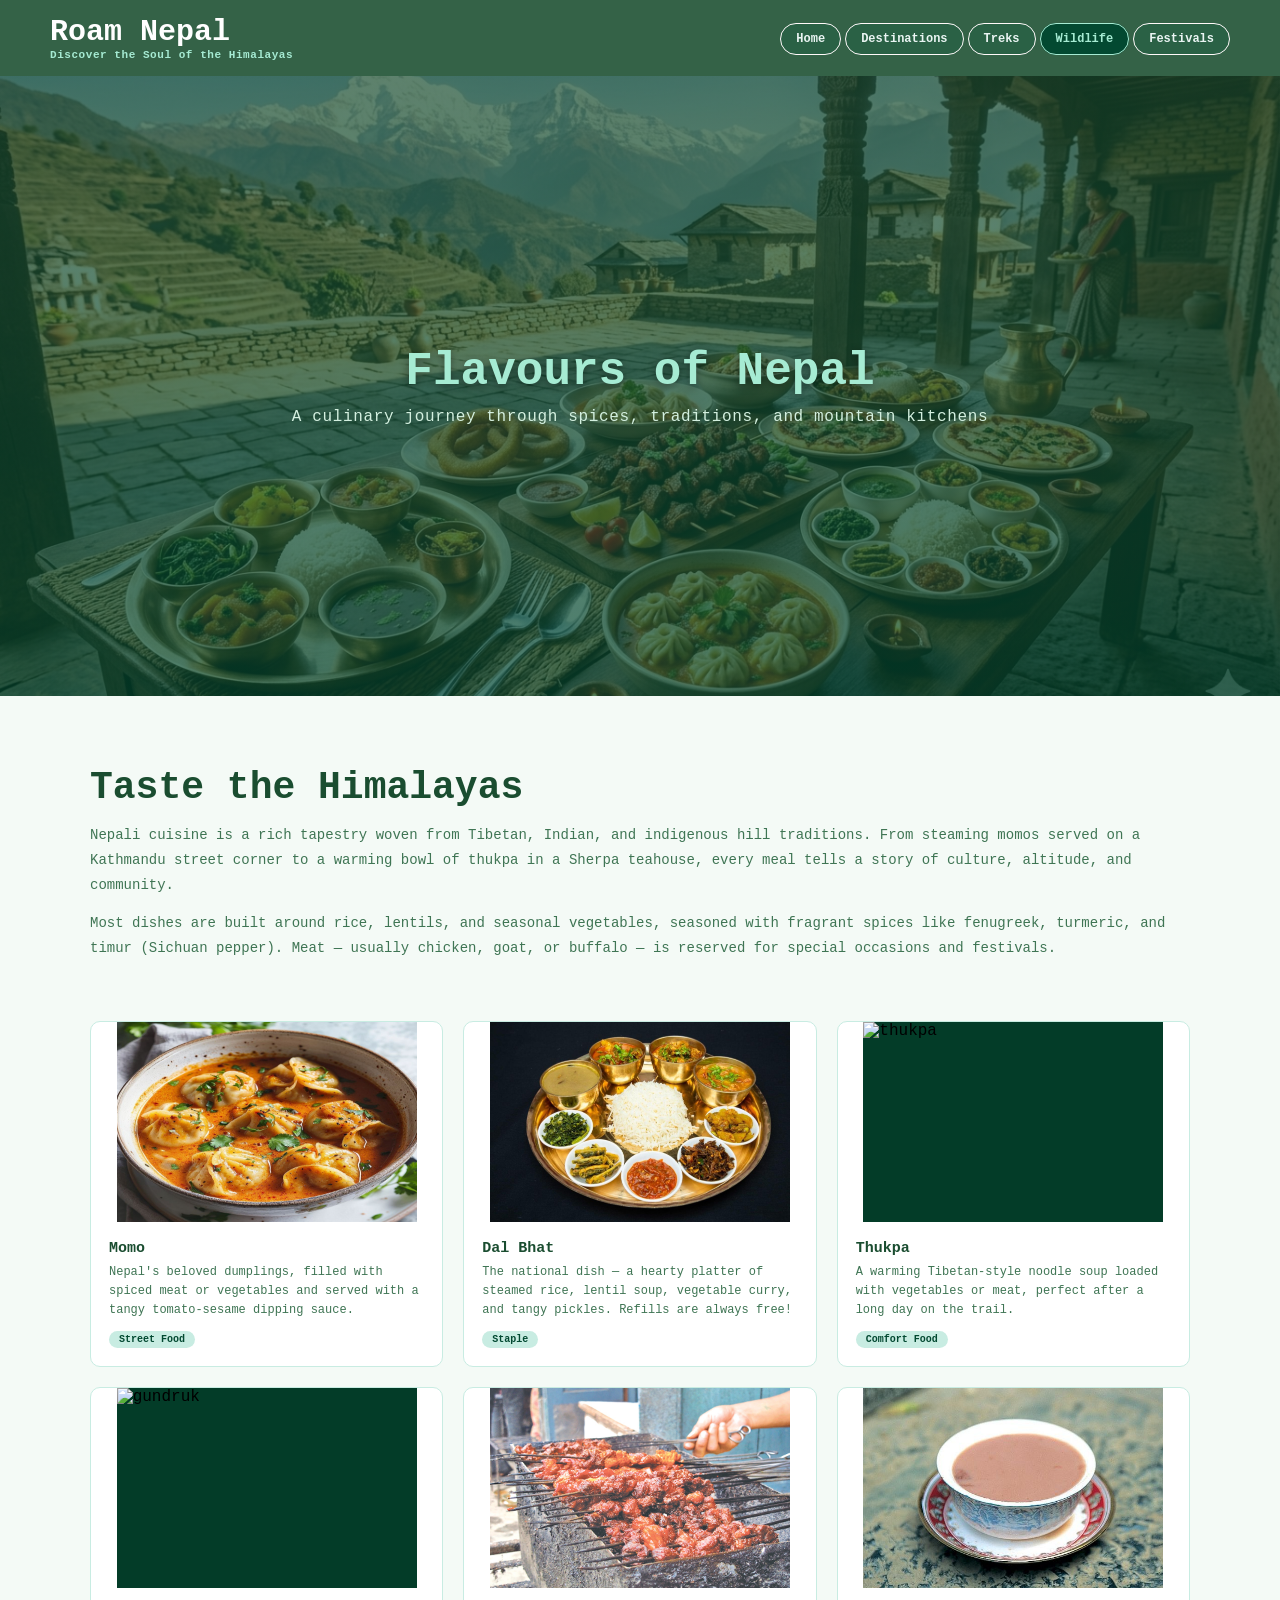
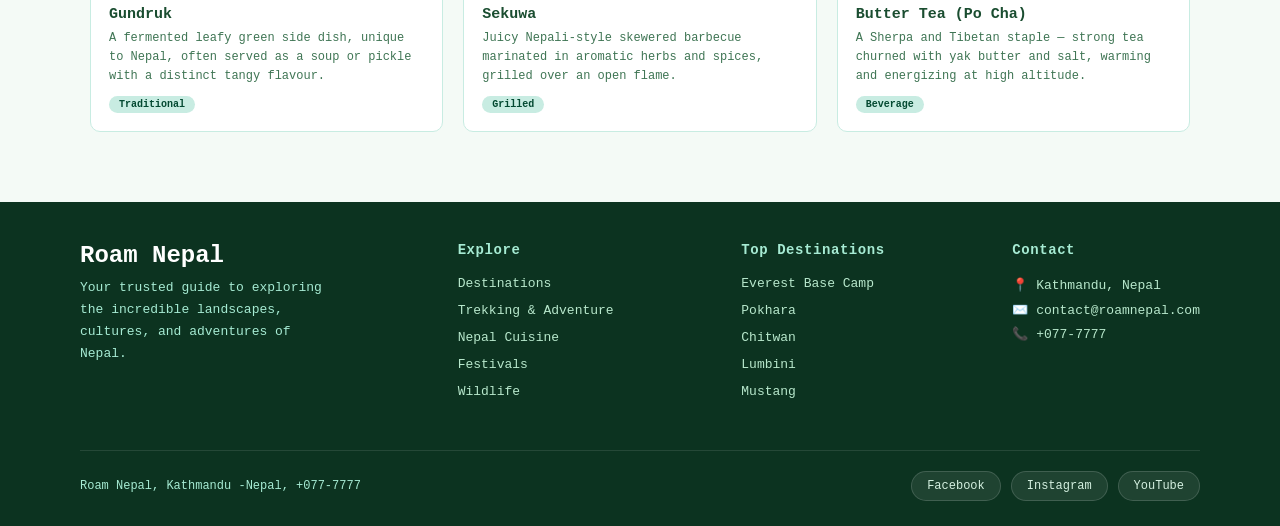
==== commit 9ddaf6e7: "wildlife page added" ====
--- a/cuisine.html
+++ b/cuisine.html
@@ -16,7 +16,7 @@
             <li><a href="index.html" >Home</a></li>
             <li><a href="destinations.html">Destinations</a></li>
             <li><a href="treks.html">Treks</a></li>
-            <li><a href="cuisine.html" class="active"  >Cuisine</a></li>
+            <li><a href="wildlife.html" class="active">Wildlife</a></li>
             <li><a href="festivals.html">Festivals</a></li>
         </ul>
     </nav>
@@ -116,43 +116,12 @@
     </section>
  
    
-    <section class="cuisine_tips_section">
-        
-        <ul class="tips_list">
-            <li>
-                <span>Eat with your right hand</span>
-                In traditional Nepali households, food is served and eaten with the right hand as a sign of respect.
-            </li>
-            <li>
-                <span>Try local teahouses</span>
-                Teahouses (bhattis) along trekking routes serve fresh, affordable dal bhat that fuels trekkers for the day.
-            </li>
-            <li>
-                <span>Drink safe water</span>
-                Always drink boiled, filtered, or bottled water. Many teahouses provide a thermos of boiled water for a small fee.
-            </li>
-            <li>
-                <span>Vegetarian-friendly</span>
-                Nepal is an excellent destination for vegetarians. Almost every restaurant offers a full vegetarian menu.
-            </li>
-            <li>
-                <span>Newari feasts in Kathmandu</span>
-                Seek out a Newari feast (samay baji) in Kathmandu — a ceremonial platter of beaten rice, beans, buffalo, and local wine.
-            </li>
-            <li>
-                <span>Tipping culture</span>
-                Tipping is appreciated but not mandatory. A 10% tip at restaurants is a kind gesture for good service.
-            </li>
-        </ul>
-    </section>
-       
-
-
+ 
     
     
       <footer>
         <div class="footer_top">
-            <div class="footer_brand">
+            <div class="footer_title">
                 <h2>Roam Nepal</h2>
                 <p>Your trusted guide to exploring the incredible landscapes, cultures, and adventures of Nepal.</p>
             </div>
@@ -163,6 +132,7 @@
                     <li><a href="treks.html">Trekking & Adventure</a></li>
                     <li><a href="cuisine.html">Nepal Cuisine</a></li>
                     <li><a href="festivals.html">Festivals</a></li>
+                    <li><a href="wildlife.html">Wildlife</a></li>
                 </ul>
             </div>
             <div class="footer_col">
--- a/css/cuisine.css
+++ b/css/cuisine.css
@@ -1,4 +1,13 @@
-
+* {
+    margin: 0;
+    padding: 0;
+    box-sizing: border-box;
+}
+
+body {
+    font-family: 'Courier New', Courier, monospace;
+    background-color: #f4faf6;
+}
 nav {
     display: flex;
     justify-content: space-between;
@@ -93,7 +102,7 @@
 }
 
 .page_hero {
-    height: 300px;
+    height: 620px;
     background-size: cover;
     background-position: center;
     display: flex;
@@ -211,46 +220,10 @@
     border-radius: 10px;
 }
 
-.cuisine_tips_section {
-    background-color: #1a4d30;
-    padding: 60px 80px;
-}
-
-.cuisine_tips_section h2 {
-    color: #a6ebd3;
-    font-size: 30px;
-    font-weight: 900;
-    margin-bottom: 30px;
-}
-
-.tips_list {
-    list-style: none;
-    display: grid;
-    grid-template-columns: repeat(2, 1fr);
-    gap: 15px;
-    max-width: 900px;
-}
-
-.tips_list li {
-    background-color: rgba(255,255,255,0.07);
-    border: 1px solid rgba(255,255,255,0.12);
-    border-radius: 8px;
-    padding: 16px 20px;
-    color: #d4f0e0;
-    font-size: 13px;
-    line-height: 1.6;
-}
-
-.tips_list li span {
-    color: #a6ebd3;
-    font-weight: 700;
-    font-size: 14px;
-    display: block;
-    margin-bottom: 4px;
-}
+
 footer {
     background-color: #0c3320;
-    padding: 60px 80px 30px;
+    padding: 40px 80px 25px;
     color: #b8e8cc;
 }
 
@@ -262,13 +235,13 @@
     flex-wrap: wrap;
 }
 
-.footer_brand h2 {
+.footer_title h2 {
     color: #ffffff;
     font-size: 24px;
     margin-bottom: 8px;
 }
 
-.footer_brand p {
+.footer_title p {
     font-size: 13px;
     color: #a6ebd3;
     line-height: 1.7;
@@ -309,7 +282,7 @@
 
 .footer_bottom {
     border-top: 1px solid rgba(255,255,255,0.1);
-    padding-top: 25px;
+    padding-top: 20px;
     display: flex;
     justify-content: space-between;
     align-items: center;
@@ -343,4 +316,4 @@
 .social_btn:hover {
     background-color: #034931;
     color: #ffffff;
-}
+}
